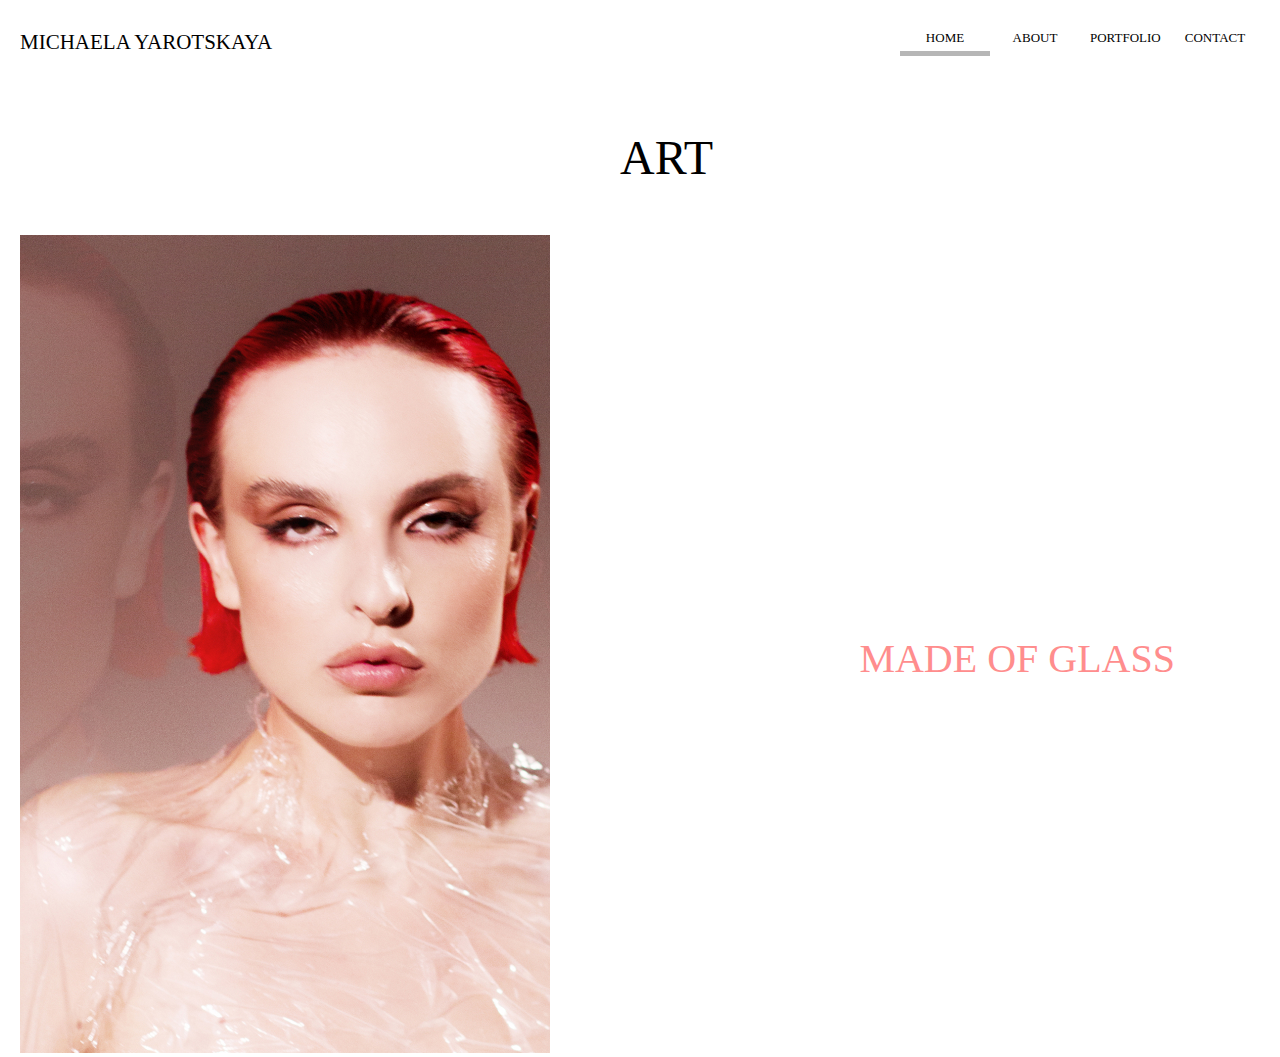
==== art page/index.html @ 901098c3 "art page header" ====
<!DOCTYPE html>
<html lang="en">
<head>
    <meta charset="UTF-8">
    <meta http-equiv="X-UA-Compatible" content="IE=edge">
    <meta name="viewport" content="width=device-width, initial-scale=1.0">
    <link rel="stylesheet" href="style.css">
    <link rel="stylesheet" href="https://unpkg.com/swiper/swiper-bundle.min.css"/>
    <link rel="shortcut icon" href="../logo.png" type="image/x-icon">
    <title>Document</title>
</head>
<body>
        <header>
            <nav id="nav">
                <div>
                    <div id="logo">Michaela Yarotskaya</div>
                </div>
                <div>
                    <ul id="menu">
                        <li><a href="../index.html">Home</a></li>
                        <li><a href="#">About</a> </li>
                        <li><a href="#">Portfolio</a>
                            <ul id="drop">
                                <div>
                                    <li> <a href="art page/index.html">Art</a> </li>
                                    <li> <a href="#">Model tests</a></li>
                                    <li> <a href="#">Commersial</a></li>
                                    <li> <a href="#">Personal</a></li>
                                    <li> <a href="#">Special progects</a></li>
                                    <li> <a href="#">Film</a></li>
                                </div>
                            </ul>
                        </li>
                        <li><a href="#">Contact</a></li>
                        <div id="marker"></div>
                    </ul>
                </div>
            </nav>

            <h2>Art</h2>
            <section class="container">
                <div class="container__div">
                    <div class="first">
                        <img src="art1.jpg" alt="">
                    </div>
                    <div class="second">
                        <h3>MADE OF GLASS</h3>
                    </div>
                </div>
            </section>

        </header>
    
</body>
</html>
---- art page/style.css ----
@import url("https://fonts.googleapis.com/css2?family=Josefin+Sans&display=swap");
* {
  margin: 0;
  padding: 0;
  -webkit-box-sizing: border-box;
          box-sizing: border-box;
  font-family: 'Avenir';
}

html, body {
  position: relative;
  height: 100%;
}

html > header,
html > main,
html > footer, body > header,
body > main,
body > footer {
  max-width: 100%;
  margin: 0 auto;
}

html header, body header {
  max-width: 1240px;
  margin: 0 auto;
}

html header nav#nav, body header nav#nav {
  margin: 0;
  padding: 30px 0;
  height: 80px;
  text-transform: uppercase;
  background-color: #fff;
  display: -webkit-box;
  display: -ms-flexbox;
  display: flex;
  -webkit-box-orient: horizontal;
  -webkit-box-direction: normal;
      -ms-flex-direction: row;
          flex-direction: row;
  -webkit-box-pack: justify;
      -ms-flex-pack: justify;
          justify-content: space-between;
}

html header nav#nav li, body header nav#nav li {
  margin: 0;
}

html header nav#nav > div:first-child, body header nav#nav > div:first-child {
  font-family: 'Josefin Sans', sans-serif;
  font-size: 21px;
  font-weight: 500;
}

html header nav#nav #menu, body header nav#nav #menu {
  text-align: center;
  position: relative;
  display: -webkit-box;
  display: -ms-flexbox;
  display: flex;
  -webkit-box-orient: horizontal;
  -webkit-box-direction: normal;
      -ms-flex-direction: row;
          flex-direction: row;
  font-size: 13px;
  font-weight: 400;
  padding: 0;
  margin: 0;
  list-style: none;
}

html header nav#nav #menu > li, body header nav#nav #menu > li {
  margin: 0;
  padding: 0 10px 10px;
  display: inline-block;
  position: relative;
  cursor: pointer;
  z-index: 5;
  width: 90px;
}

html header nav#nav #menu > li a, body header nav#nav #menu > li a {
  color: #000;
  text-decoration: none;
}

html header nav#nav #menu > li:nth-child(3):hover #drop div, body header nav#nav #menu > li:nth-child(3):hover #drop div {
  display: block;
  background-color: rgba(255, 255, 255, 0.199);
  -webkit-transform: translate(0, 0);
          transform: translate(0, 0);
}

html header nav#nav #menu > li:nth-child(3):hover #drop div li, body header nav#nav #menu > li:nth-child(3):hover #drop div li {
  padding: 6px 0;
  font-size: 13px;
  text-transform: none;
}

html header nav#nav #menu > li:nth-child(3):hover #drop div li a, body header nav#nav #menu > li:nth-child(3):hover #drop div li a {
  text-decoration: none;
  color: black;
}

html header nav#nav #menu > li > ul#drop, body header nav#nav #menu > li > ul#drop {
  overflow: hidden;
  list-style: none;
  position: absolute;
  padding: 0;
  width: 100%;
  left: 0;
  top: 30px;
}

html header nav#nav #menu > li > ul#drop div, body header nav#nav #menu > li > ul#drop div {
  display: none;
  padding: 0;
  -webkit-transform: translate(0, -150px);
          transform: translate(0, -150px);
  -webkit-transform: transition(all 0.5s 0.5s);
          transform: transition(all 0.5s 0.5s);
  position: relative;
}

html header nav#nav #menu > li > ul#drop div li:hover, body header nav#nav #menu > li > ul#drop div li:hover {
  background-color: rgba(255, 255, 255, 0.37);
}

html header nav#nav #menu #marker, body header nav#nav #menu #marker {
  padding: 0;
  height: 5px;
  background: #b6b6b6;
  position: absolute;
  bottom: 0;
  z-index: 2;
  -webkit-transition: all 0.35s;
  transition: all 0.35s;
  width: 90px;
}

html header #menu li:nth-child(1):hover ~ #marker, body header #menu li:nth-child(1):hover ~ #marker {
  -webkit-transform: translate(0px, 0);
  transform: translate(0px, 0);
}

html header #menu li:nth-child(2):hover ~ #marker, body header #menu li:nth-child(2):hover ~ #marker {
  -webkit-transform: translate(90px, 0);
  transform: translate(90px, 0);
}

html header #menu li:nth-child(3):hover ~ #marker, body header #menu li:nth-child(3):hover ~ #marker {
  -webkit-transform: translate(180px, 0);
  transform: translate(180px, 0);
}

html header #menu li:nth-child(4):hover ~ #marker, body header #menu li:nth-child(4):hover ~ #marker {
  -webkit-transform: translate(270px, 0);
  transform: translate(270px, 0);
}

html header h2, body header h2 {
  font-family: 'Avenir';
  text-transform: uppercase;
  font-size: 48px;
  font-weight: 500;
  margin: 50px 600px;
}

html header section.container > div.container__div, body header section.container > div.container__div {
  display: -webkit-box;
  display: -ms-flexbox;
  display: flex;
  -webkit-box-pack: justify;
      -ms-flex-pack: justify;
          justify-content: space-between;
}

html header section.container > div.container__div > div.first, body header section.container > div.container__div > div.first {
  background-color: #000;
  height: 818px;
}

html header section.container > div.container__div > div.first img, body header section.container > div.container__div > div.first img {
  -webkit-transform: scale(1);
          transform: scale(1);
  -webkit-transition: all 0.3s ease-out;
  transition: all 0.3s ease-out;
}

html header section.container > div.container__div > div.first img:hover, body header section.container > div.container__div > div.first img:hover {
  -webkit-transform: scale(1.005);
          transform: scale(1.005);
  -webkit-transition: all 0.3s ease-out;
  transition: all 0.3s ease-out;
  -webkit-box-shadow: 0 0 15px 5px rgba(54, 54, 54, 0.295);
          box-shadow: 0 0 15px 5px rgba(54, 54, 54, 0.295);
}

html header section.container > div.container__div div h3, body header section.container > div.container__div div h3 {
  font-weight: 300;
  font-size: 40px;
  color: #FF8D8D;
  margin-top: 400px;
  margin-right: 85px;
}
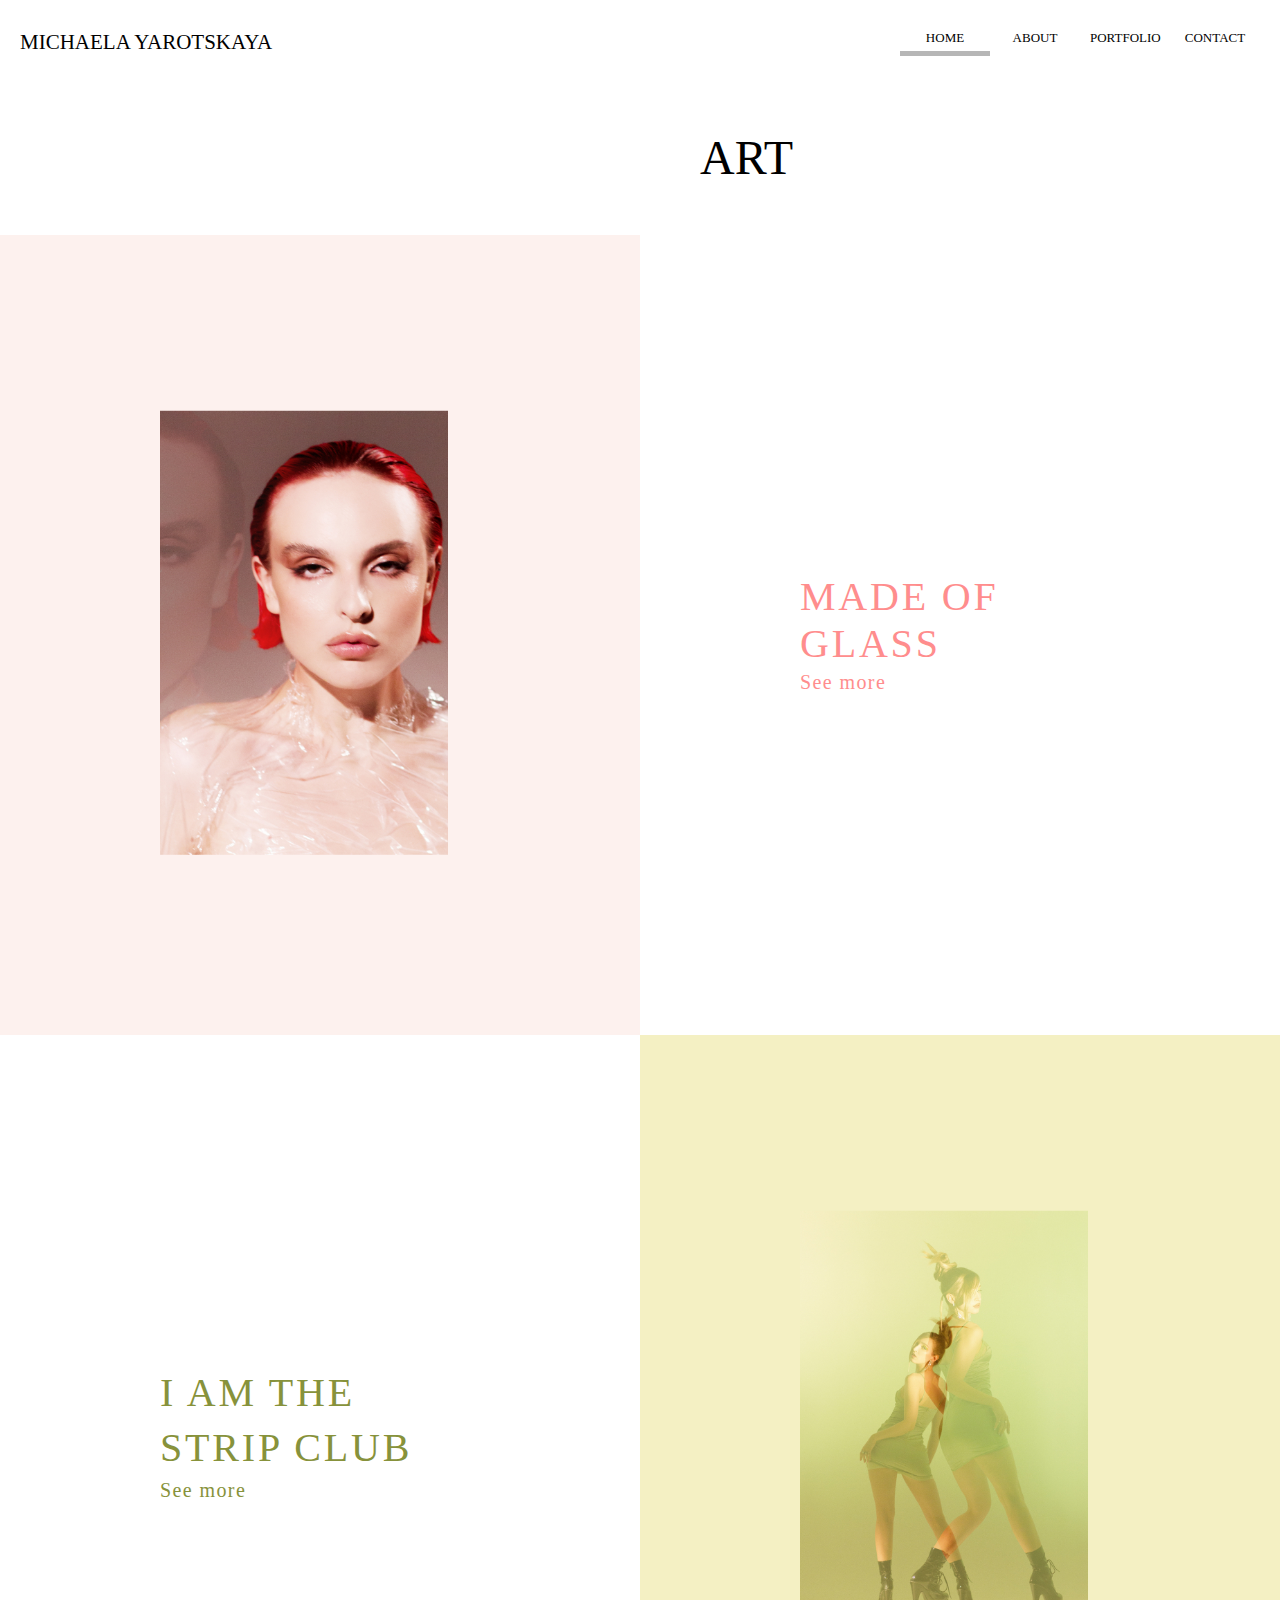
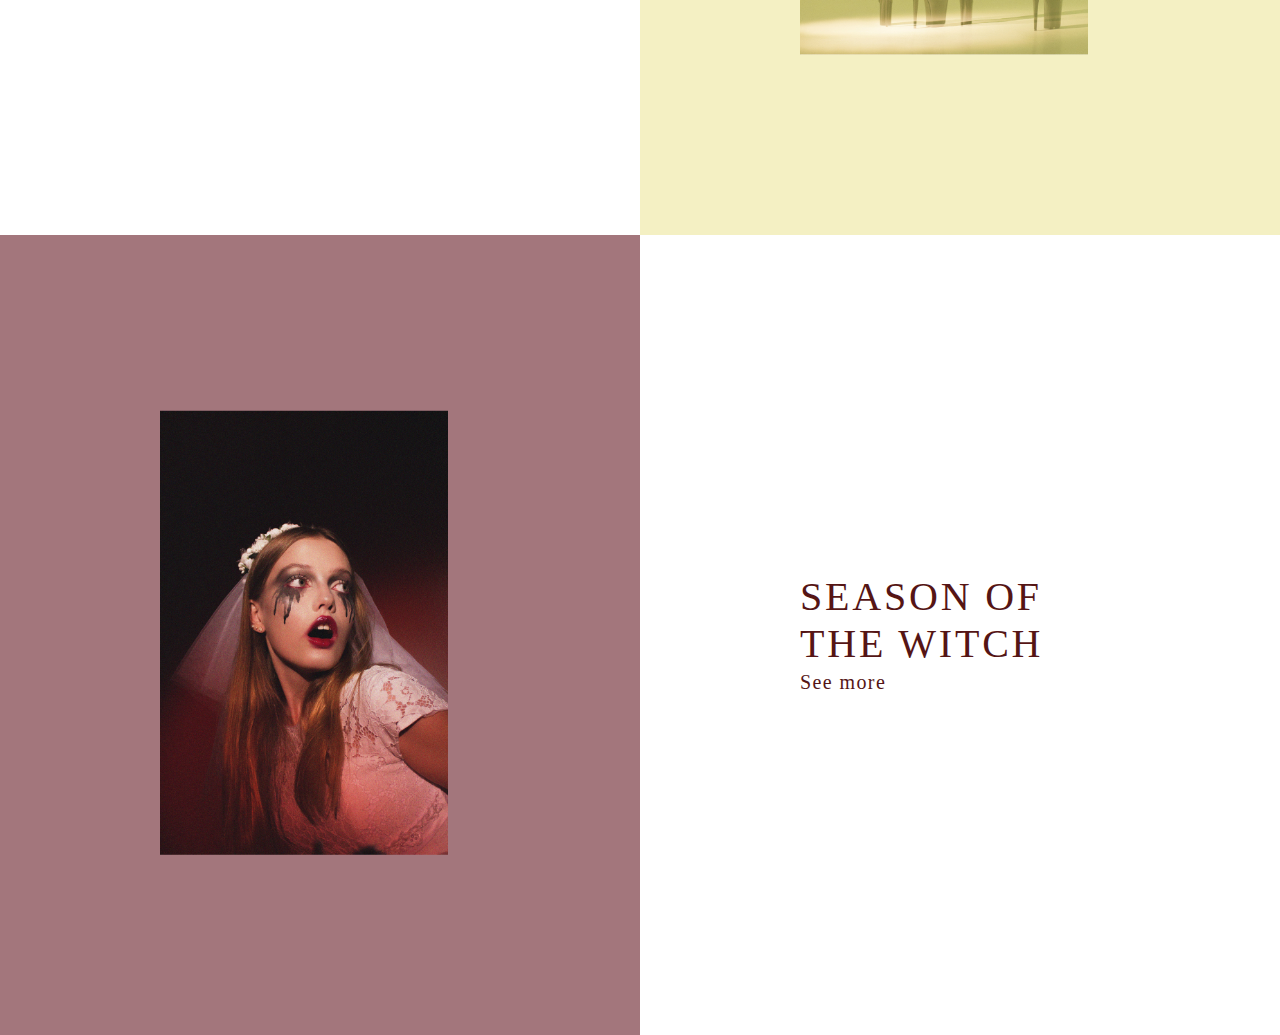
==== commit 71a72d11: "three section art page" ====
--- a/art page/index.html
+++ b/art page/index.html
@@ -36,20 +36,86 @@
                     </ul>
                 </div>
             </nav>
-
-            <h2>Art</h2>
+        </header>    
+        <h2>Art</h2>
+        <main>
             <section class="container">
                 <div class="container__div">
-                    <div class="first">
-                        <img src="art1.jpg" alt="">
+                    <div class="one">
+                        <div class="first">
+                            <img src="art1.jpg" alt="">
+                        </div>
                     </div>
-                    <div class="second">
-                        <h3>MADE OF GLASS</h3>
+                    
+                    <div class="two">
+                        <div class="container__second">
+                            <h3>
+                                <a href="#">
+                                Made of glass 
+                                </a>
+                                <a href="#">
+                                    See more
+                                </a>
+                            </h3>
+                        </div>
+                        
                     </div>
                 </div>
             </section>
 
-        </header>
+            <section class="container__second">
+                <div class="container__div">
+                    <div class="two">
+                        <div class="container__second">
+                            <h3>
+                                <a href="#">
+                                    i am the strip club 
+                                </a>
+                                <a href="#">
+                                    See more
+                                </a>
+                            </h3>
+                        </div>
+                    </div>
+                    <div class="one">
+                        <div class="first">
+                            <img src="art2.jpg" alt="">
+                        </div>
+                    </div>
+                </div>
+            </section>
+
+            <section class="container" id="third">
+                <article id="third">
+                    <div class="container__div">
+                        <div class="one">
+                            <div class="first">
+                                <img src="art3.jpg" alt="">
+                            </div>
+                        </div>
+                        
+                        <div class="two">
+                            <div class="container__second">
+                                <h3>
+                                    <a href="#">
+                                        Season of the witch
+                                    </a>
+                                    <a href="#">
+                                        See more
+                                    </a>
+                                </h3>
+                            </div>
+                            
+                        </div>
+                    </div>
+                </article>
+                
+            </section>
+
+        </main>
+            
+
+        
     
 </body>
 </html>--- a/art page/style.css
+++ b/art page/style.css
@@ -160,48 +160,183 @@
   transform: translate(270px, 0);
 }
 
-html header h2, body header h2 {
+html h2, body h2 {
+  display: block;
   font-family: 'Avenir';
   text-transform: uppercase;
   font-size: 48px;
   font-weight: 500;
-  margin: 50px 600px;
-}
-
-html header section.container > div.container__div, body header section.container > div.container__div {
+  margin: 50px 700px;
+}
+
+html main section.container, body main section.container {
+  height: 800px;
+}
+
+html main section.container div.container__div, body main section.container div.container__div {
   display: -webkit-box;
   display: -ms-flexbox;
   display: flex;
-  -webkit-box-pack: justify;
-      -ms-flex-pack: justify;
-          justify-content: space-between;
-}
-
-html header section.container > div.container__div > div.first, body header section.container > div.container__div > div.first {
-  background-color: #000;
-  height: 818px;
-}
-
-html header section.container > div.container__div > div.first img, body header section.container > div.container__div > div.first img {
+  height: 800px;
+}
+
+html main section.container div.container__div div.one, body main section.container div.container__div div.one {
+  background-color: #FDF1EE;
+  width: 50%;
+  height: 800px;
+  position: relative;
+}
+
+html main section.container div.container__div div.one > div.first, body main section.container div.container__div div.one > div.first {
+  margin: 0;
+  position: absolute;
+  top: 50%;
+  left: 50%;
+  -webkit-transform: translate(-50%, -50%);
+          transform: translate(-50%, -50%);
+}
+
+html main section.container div.container__div div.one > div.first img, body main section.container div.container__div div.one > div.first img {
+  width: 90%;
+  -webkit-box-align: center;
+      -ms-flex-align: center;
+          align-items: center;
   -webkit-transform: scale(1);
           transform: scale(1);
   -webkit-transition: all 0.3s ease-out;
   transition: all 0.3s ease-out;
 }
 
-html header section.container > div.container__div > div.first img:hover, body header section.container > div.container__div > div.first img:hover {
-  -webkit-transform: scale(1.005);
-          transform: scale(1.005);
+html main section.container div.container__div div.one > div.first img:hover, body main section.container div.container__div div.one > div.first img:hover {
+  -webkit-transform: scale(1.007);
+          transform: scale(1.007);
+  -webkit-transition: all 250ms ease;
+  transition: all 250ms ease;
+  -webkit-box-shadow: 0 12px 20px 0 rgba(0, 0, 0, 0.2);
+          box-shadow: 0 12px 20px 0 rgba(0, 0, 0, 0.2);
+}
+
+html main section.container div.container__div div.two, body main section.container div.container__div div.two {
+  width: 50%;
+  height: 800px;
+  position: relative;
+}
+
+html main section.container div.container__div div.two div.container__second, body main section.container div.container__div div.two div.container__second {
+  top: 50%;
+  position: absolute;
+  left: 50%;
+  -webkit-transform: translate(-50%, -50%);
+          transform: translate(-50%, -50%);
+}
+
+html main section.container div.container__div div.two div.container__second h3 a, body main section.container div.container__div div.two div.container__second h3 a {
+  display: block;
+  font-weight: 300;
+  font-size: 40px;
+  text-transform: uppercase;
+  color: #FF8D8D;
+  text-decoration: none;
+  letter-spacing: 0.07em;
+}
+
+html main section.container div.container__div div.two div.container__second h3 a:nth-child(2), body main section.container div.container__div div.two div.container__second h3 a:nth-child(2) {
+  font-size: 20px;
+  font-weight: 300;
+  text-transform: none;
+  line-height: 30px;
+}
+
+html main section.container div.container__div div.two div.container__second h3 a:hover, body main section.container div.container__div div.two div.container__second h3 a:hover {
+  cursor: pointer;
+}
+
+html main section.container__second, body main section.container__second {
+  height: 800px;
+}
+
+html main section.container__second > div.container__div, body main section.container__second > div.container__div {
+  display: -webkit-box;
+  display: -ms-flexbox;
+  display: flex;
+  height: 800px;
+}
+
+html main section.container__second > div.container__div > div.two, body main section.container__second > div.container__div > div.two {
+  width: 50%;
+  height: 800px;
+  position: relative;
+}
+
+html main section.container__second > div.container__div > div.two div.container__second, body main section.container__second > div.container__div > div.two div.container__second {
+  top: 50%;
+  position: absolute;
+  left: 50%;
+  -webkit-transform: translate(-50%, -50%);
+          transform: translate(-50%, -50%);
+}
+
+html main section.container__second > div.container__div > div.two div.container__second h3 a, body main section.container__second > div.container__div > div.two div.container__second h3 a {
+  display: block;
+  font-weight: 300;
+  font-size: 40px;
+  text-transform: uppercase;
+  color: #87923B;
+  text-decoration: none;
+  line-height: 55px;
+  letter-spacing: 0.07em;
+}
+
+html main section.container__second > div.container__div > div.two div.container__second h3 a:nth-child(2), body main section.container__second > div.container__div > div.two div.container__second h3 a:nth-child(2) {
+  font-size: 20px;
+  font-weight: 300;
+  text-transform: none;
+  line-height: 30px;
+}
+
+html main section.container__second > div.container__div > div.two div.container__second h3 a:hover, body main section.container__second > div.container__div > div.two div.container__second h3 a:hover {
+  cursor: pointer;
+}
+
+html main section.container__second > div.container__div div.one, body main section.container__second > div.container__div div.one {
+  width: 50%;
+  position: relative;
+  background-color: #F4F0C3;
+}
+
+html main section.container__second > div.container__div div.one > div.first, body main section.container__second > div.container__div div.one > div.first {
+  margin: 0;
+  position: absolute;
+  top: 50%;
+  left: 50%;
+  -webkit-transform: translate(-50%, -50%);
+          transform: translate(-50%, -50%);
+}
+
+html main section.container__second > div.container__div div.one > div.first img, body main section.container__second > div.container__div div.one > div.first img {
+  width: 90%;
+  -webkit-box-align: center;
+      -ms-flex-align: center;
+          align-items: center;
+  -webkit-transform: scale(1);
+          transform: scale(1);
   -webkit-transition: all 0.3s ease-out;
   transition: all 0.3s ease-out;
-  -webkit-box-shadow: 0 0 15px 5px rgba(54, 54, 54, 0.295);
-          box-shadow: 0 0 15px 5px rgba(54, 54, 54, 0.295);
-}
-
-html header section.container > div.container__div div h3, body header section.container > div.container__div div h3 {
-  font-weight: 300;
-  font-size: 40px;
-  color: #FF8D8D;
-  margin-top: 400px;
-  margin-right: 85px;
-}
+}
+
+html main section.container__second > div.container__div div.one > div.first img:hover, body main section.container__second > div.container__div div.one > div.first img:hover {
+  -webkit-transform: scale(1.007);
+          transform: scale(1.007);
+  -webkit-transition: all 250ms ease;
+  transition: all 250ms ease;
+  -webkit-box-shadow: 0 12px 20px 0 rgba(0, 0, 0, 0.2);
+          box-shadow: 0 12px 20px 0 rgba(0, 0, 0, 0.2);
+}
+
+html main section.container #third > div.container__div div.one, body main section.container #third > div.container__div div.one {
+  background-color: #A3767C;
+}
+
+html main section.container #third > div.container__div > div.two div.container__second h3 a, body main section.container #third > div.container__div > div.two div.container__second h3 a {
+  color: #551515;
+}
